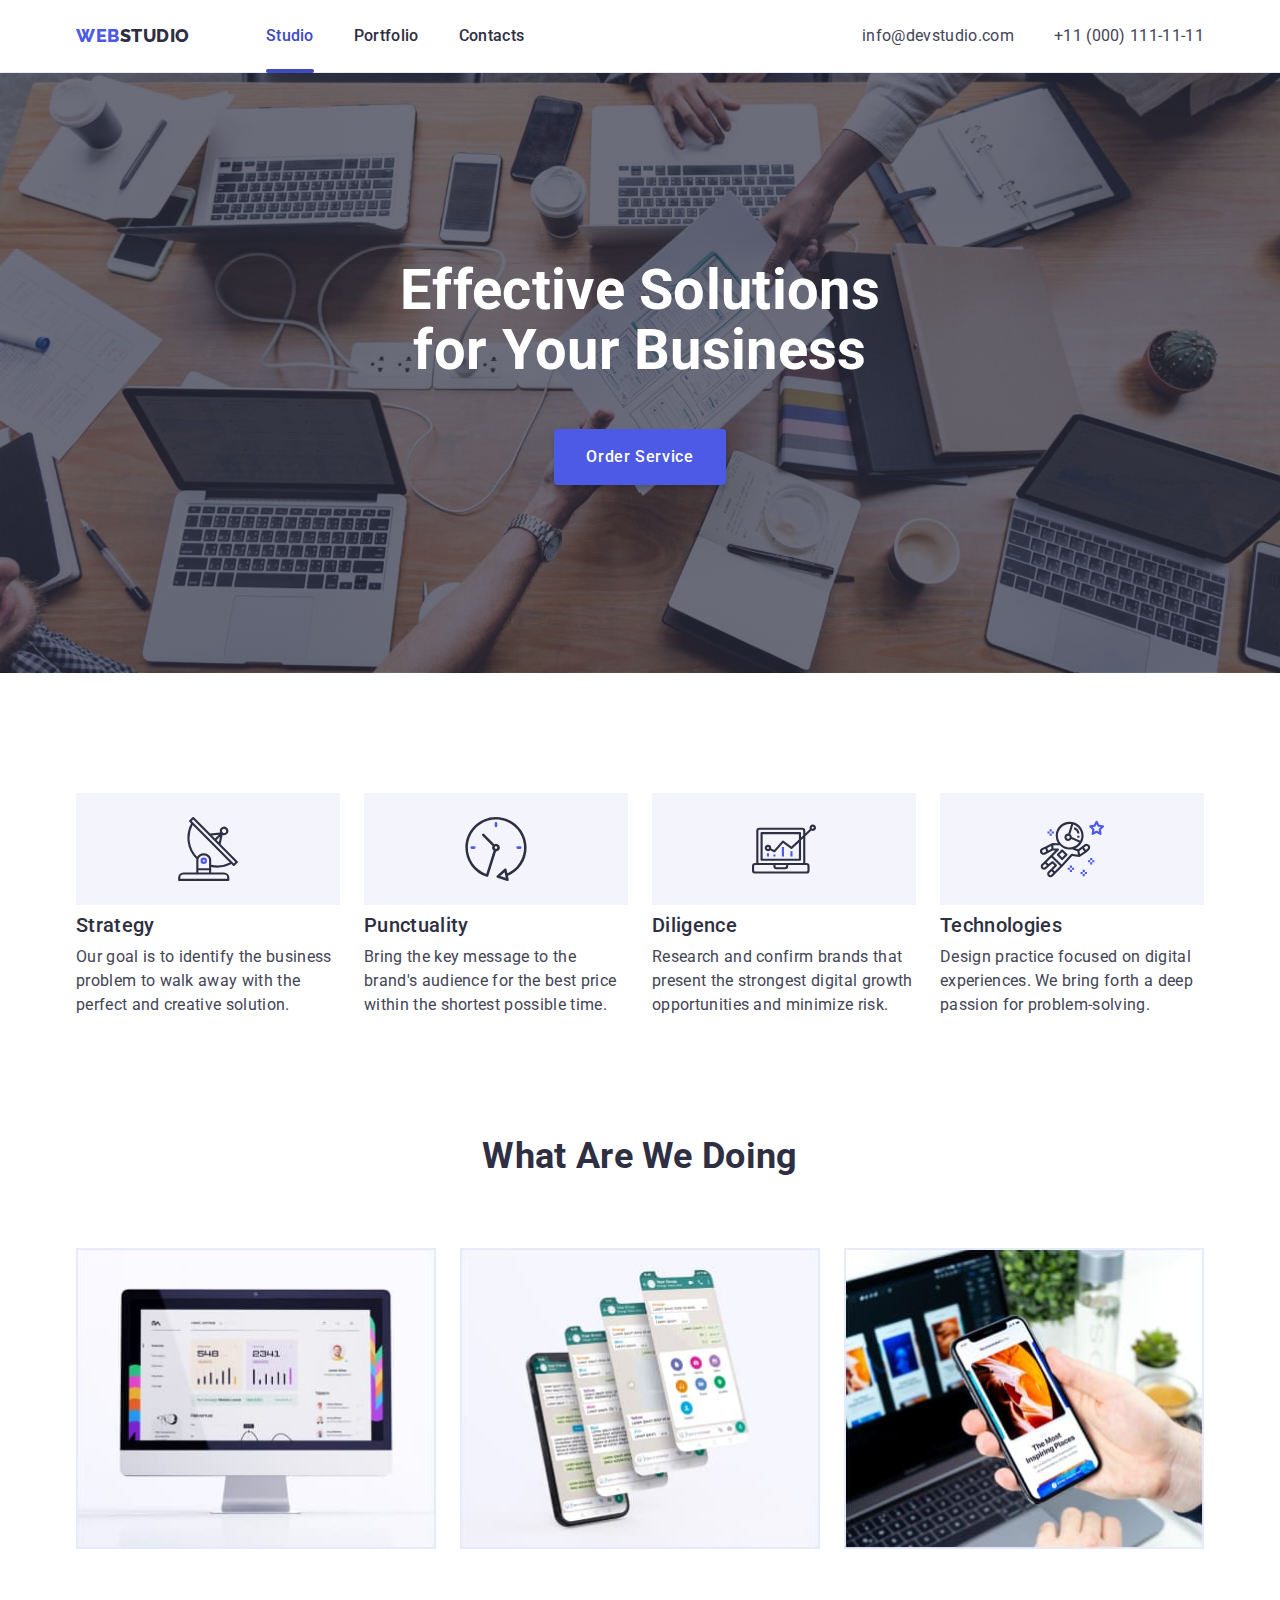
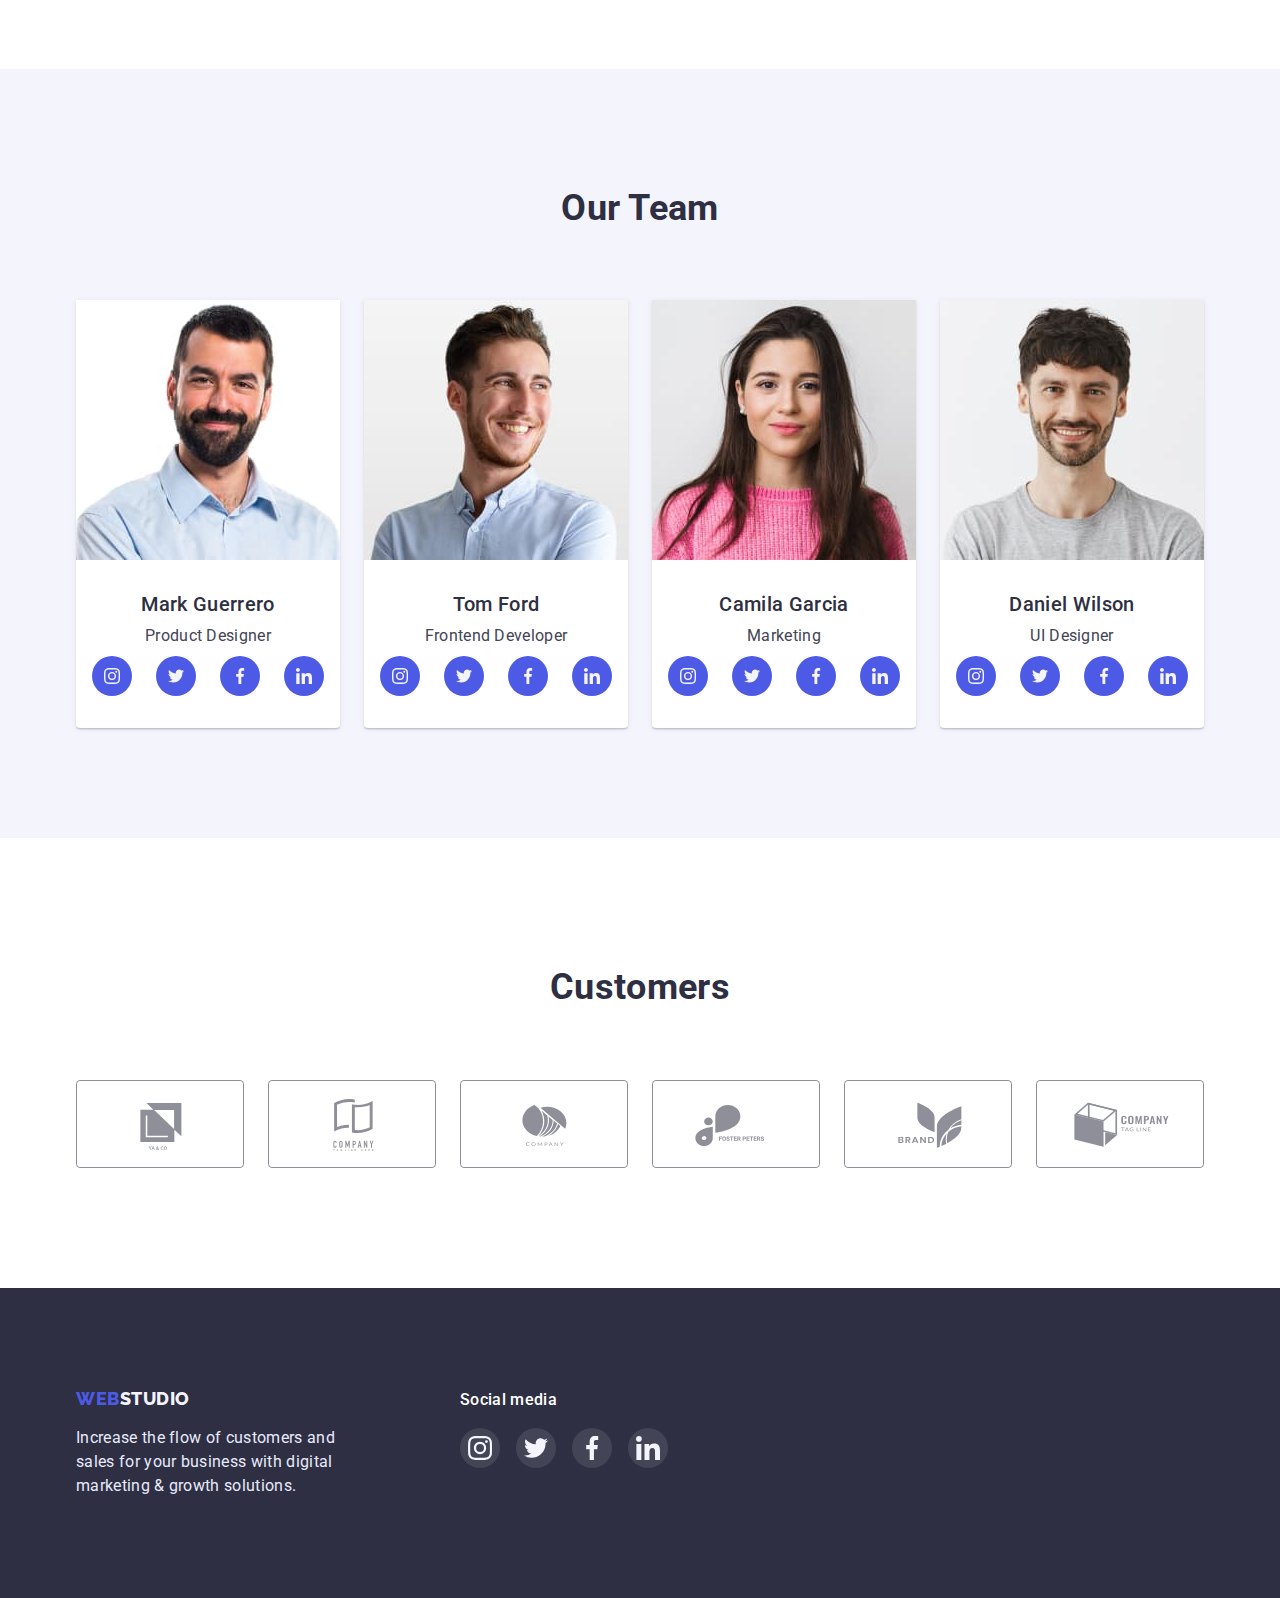
==== index.html @ 16bed309 "Initial commit" ====
<!DOCTYPE html>
<html lang="en">
  <head>
    <meta charset="UTF-8" />
    <meta http-equiv="X-UA-Compatible" content="IE=edge" />
    <meta name="viewport" content="width=device-width, initial-scale=1.0" />
    <title>WebStudio</title>
    <link rel="preconnect" href="https://fonts.googleapis.com" />
    <link rel="preconnect" href="https://fonts.gstatic.com" crossorigin />
    <link
      href="https://fonts.googleapis.com/css2?family=Raleway:wght@800&family=Roboto:wght@400;500;700;900&display=swap"
      rel="stylesheet"
    />
    <link
      rel="stylesheet"
      href="https://cdnjs.cloudflare.com/ajax/libs/modern-normalize/1.0.0/modern-normalize.min.css"
    />
    <link rel="stylesheet" href="./css/styles.css" />
  </head>
  <body>
    <header class="header">
      <div class="container header-container">
        <nav class="nav">
          <a href="./index.html" class="header-logo link">Web<span class="logo">Studio</span></a>
          <ul class="nav-list list">
            <li class="nav-item">
              <a href="./index.html" class="nav-link link current">Studio</a>
            </li>
            <li class="nav-item">
              <a href="./portfolio.html" class="nav-link link">Portfolio</a>
            </li>
            <li class="nav-item">
              <a href="#" class="nav-link link">Contacts</a>
            </li>
          </ul>
        </nav>
        <address class="contacts">
          <ul class="contacts-list list">
            <li class="contacts-item">
              <a href="mailto:info@devstudio.com" class="contacts-link link">info@devstudio.com</a>
            </li>
            <li class="contacts-item">
              <a href="tel:+110001111111" class="contacts-link link">+11 (000) 111-11-11</a>
            </li>
          </ul>
        </address>
      </div>
    </header>
    <main>
      <section class="section hero-section">
        <div class="container">
          <div class="hero-content">
            <h1 class="hero-title">Effective Solutions for Your Business</h1>
            <button type="button" class="button primary" data-modal-open>Order Service</button>
          </div>
        </div>
      </section>
      <section class="section features-section">
        <div class="container">
          <h2 class="section-title visually-hidden">Our Features</h2>
          <ul class="features-list list">
            <li class="features-item">
              <div class="features-wrapper">
                <svg class="features-icon" width="64" height="64">
                  <use href="./images/icons/icons.svg#icon-antenna"></use>
                </svg>
              </div>
              <h3 class="features-subtitle subtitle">Strategy</h3>
              <p class="features-text">
                Our goal is to identify the business problem to walk away with the perfect and
                creative solution.
              </p>
            </li>
            <li class="features-item">
              <div class="features-wrapper">
                <svg class="features-icon" width="64" height="64">
                  <use href="./images/icons/icons.svg#icon-clock"></use>
                </svg>
              </div>
              <h3 class="features-subtitle subtitle">Punctuality</h3>
              <p class="features-text">
                Bring the key message to the brand's audience for the best price within the shortest
                possible time.
              </p>
            </li>
            <li class="features-item">
              <div class="features-wrapper">
                <svg class="features-icon" width="64" height="64">
                  <use href="./images/icons/icons.svg#icon-diagram"></use>
                </svg>
              </div>
              <h3 class="features-subtitle subtitle">Diligence</h3>
              <p class="features-text">
                Research and confirm brands that present the strongest digital growth opportunities
                and minimize risk.
              </p>
            </li>
            <li class="features-item">
              <div class="features-wrapper">
                <svg class="features-icon" width="64" height="64">
                  <use href="./images/icons/icons.svg#icon-astronaut"></use>
                </svg>
              </div>
              <h3 class="features-subtitle subtitle">Technologies</h3>
              <p class="features-text">
                Design practice focused on digital experiences. We bring forth a deep passion for
                problem-solving.
              </p>
            </li>
          </ul>
        </div>
      </section>
      <section class="section work-section">
        <div class="container">
          <h2 class="section-title">What are we doing</h2>
          <ul class="work-list list">
            <li class="work-item">
              <img
                src="./images/examples-of-work/monitor.jpg"
                alt="Web application on pc monitor"
                width="360"
                height="300"
              />
            </li>
            <li class="work-item">
              <img
                src="./images/examples-of-work/phone.jpg"
                alt="Phone screen"
                width="360"
                height="300"
              />
            </li>
            <li class="work-item">
              <img
                src="./images/examples-of-work/phone-and-laptop.jpg"
                alt="A man works at a laptop and a phone"
                width="360"
                height="300"
              />
            </li>
          </ul>
        </div>
      </section>
      <section class="section team-section">
        <div class="container">
          <h2 class="section-title">Our Team</h2>
          <ul class="team-list list">
            <li class="team-item">
              <img
                src="./images/team/mark-guerrero.jpg"
                alt="Mark Guerrero"
                width="264"
                height="260"
              />
              <div class="team-content">
                <h3 class="team-subtitle subtitle">Mark Guerrero</h3>
                <p class="team-text">Product Designer</p>
                <ul class="team-socials-list list">
                  <li class="team-socials-item">
                    <a href="" class="team-socials-link link">
                      <svg class="team-socials-icon" width="16" height="16">
                        <use href="./images/icons/icons.svg#icon-instagram"></use>
                      </svg>
                    </a>
                  </li>
                  <li class="team-socials-item">
                    <a href="" class="team-socials-link link">
                      <svg class="team-socials-icon" width="16" height="16">
                        <use href="./images/icons/icons.svg#icon-twitter"></use>
                      </svg>
                    </a>
                  </li>
                  <li class="team-socials-item">
                    <a href="" class="team-socials-link link">
                      <svg class="team-socials-icon" width="16" height="16">
                        <use href="./images/icons/icons.svg#icon-facebook"></use>
                      </svg>
                    </a>
                  </li>
                  <li class="team-socials-item">
                    <a href="" class="team-socials-link link">
                      <svg class="team-socials-icon" width="16" height="16">
                        <use href="./images/icons/icons.svg#icon-linkedin"></use>
                      </svg>
                    </a>
                  </li>
                </ul>
              </div>
            </li>
            <li class="team-item">
              <img src="./images/team/tom-ford.jpg" alt="Tom Ford" width="264" height="260" />
              <div class="team-content">
                <h3 class="team-subtitle subtitle">Tom Ford</h3>
                <p class="team-text">Frontend Developer</p>
                <ul class="team-socials-list list">
                  <li class="team-socials-item">
                    <a href="" class="team-socials-link link">
                      <svg class="team-socials-icon" width="16" height="16">
                        <use href="./images/icons/icons.svg#icon-instagram"></use>
                      </svg>
                    </a>
                  </li>
                  <li class="team-socials-item">
                    <a href="" class="team-socials-link link">
                      <svg class="team-socials-icon" width="16" height="16">
                        <use href="./images/icons/icons.svg#icon-twitter"></use>
                      </svg>
                    </a>
                  </li>
                  <li class="team-socials-item">
                    <a href="" class="team-socials-link link">
                      <svg class="team-socials-icon" width="16" height="16">
                        <use href="./images/icons/icons.svg#icon-facebook"></use>
                      </svg>
                    </a>
                  </li>
                  <li class="team-socials-item">
                    <a href="" class="team-socials-link link">
                      <svg class="team-socials-icon" width="16" height="16">
                        <use href="./images/icons/icons.svg#icon-linkedin"></use>
                      </svg>
                    </a>
                  </li>
                </ul>
              </div>
            </li>
            <li class="team-item">
              <img
                src="./images/team/camila-garcia.jpg"
                alt="Camila Garcia"
                width="264"
                height="260"
              />
              <div class="team-content">
                <h3 class="team-subtitle subtitle">Camila Garcia</h3>
                <p class="team-text">Marketing</p>
                <ul class="team-socials-list list">
                  <li class="team-socials-item">
                    <a href="" class="team-socials-link link">
                      <svg class="team-socials-icon" width="16" height="16">
                        <use href="./images/icons/icons.svg#icon-instagram"></use>
                      </svg>
                    </a>
                  </li>
                  <li class="team-socials-item">
                    <a href="" class="team-socials-link link">
                      <svg class="team-socials-icon" width="16" height="16">
                        <use href="./images/icons/icons.svg#icon-twitter"></use>
                      </svg>
                    </a>
                  </li>
                  <li class="team-socials-item">
                    <a href="" class="team-socials-link link">
                      <svg class="team-socials-icon" width="16" height="16">
                        <use href="./images/icons/icons.svg#icon-facebook"></use>
                      </svg>
                    </a>
                  </li>
                  <li class="team-socials-item">
                    <a href="" class="team-socials-link link">
                      <svg class="team-socials-icon" width="16" height="16">
                        <use href="./images/icons/icons.svg#icon-linkedin"></use>
                      </svg>
                    </a>
                  </li>
                </ul>
              </div>
            </li>
            <li class="team-item">
              <img
                src="./images/team/daniel-wilson.jpg"
                alt="Daniel Wilson"
                width="264"
                height="260"
              />
              <div class="team-content">
                <h3 class="team-subtitle subtitle">Daniel Wilson</h3>
                <p class="team-text">UI Designer</p>
                <ul class="team-socials-list list">
                  <li class="team-socials-item">
                    <a href="" class="team-socials-link link">
                      <svg class="team-socials-icon" width="16" height="16">
                        <use href="./images/icons/icons.svg#icon-instagram"></use>
                      </svg>
                    </a>
                  </li>
                  <li class="team-socials-item">
                    <a href="" class="team-socials-link link">
                      <svg class="team-socials-icon" width="16" height="16">
                        <use href="./images/icons/icons.svg#icon-twitter"></use>
                      </svg>
                    </a>
                  </li>
                  <li class="team-socials-item">
                    <a href="" class="team-socials-link link">
                      <svg class="team-socials-icon" width="16" height="16">
                        <use href="./images/icons/icons.svg#icon-facebook"></use>
                      </svg>
                    </a>
                  </li>
                  <li class="team-socials-item">
                    <a href="" class="team-socials-link link">
                      <svg class="team-socials-icon" width="16" height="16">
                        <use href="./images/icons/icons.svg#icon-linkedin"></use>
                      </svg>
                    </a>
                  </li>
                </ul>
              </div>
            </li>
          </ul>
        </div>
      </section>
      <section class="section customers-section">
        <div class="container">
          <h2 class="section-title">Customers</h2>
          <ul class="customers-list list">
            <li class="customers-item">
              <a href="" class="customers-link link">
                <svg class="customers-icon" width="104" height="56">
                  <use href="./images/icons/icons.svg#icon-customes-1"></use>
                </svg>
              </a>
            </li>
            <li class="customers-item">
              <a href="" class="customers-link link">
                <svg class="customers-icon" width="104" height="56">
                  <use href="./images/icons/icons.svg#icon-customes-2"></use>
                </svg>
              </a>
            </li>
            <li class="customers-item">
              <a href="" class="customers-link link">
                <svg class="customers-icon" width="104" height="56">
                  <use href="./images/icons/icons.svg#icon-customes-3"></use>
                </svg>
              </a>
            </li>
            <li class="customers-item">
              <a href="" class="customers-link link">
                <svg class="customers-icon" width="104" height="56">
                  <use href="./images/icons/icons.svg#icon-customes-4"></use>
                </svg>
              </a>
            </li>
            <li class="customers-item">
              <a href="" class="customers-link link">
                <svg class="customers-icon" width="104" height="56">
                  <use href="./images/icons/icons.svg#icon-customes-5"></use>
                </svg>
              </a>
            </li>
            <li class="customers-item">
              <a href="" class="customers-link link">
                <svg class="customers-icon" width="104" height="56">
                  <use href="./images/icons/icons.svg#icon-customes-6"></use>
                </svg>
              </a>
            </li>
          </ul>
        </div>
      </section>
    </main>
    <footer class="footer">
      <div class="footer-container container">
        <div class="footer-desc">
          <a href="./index.html" class="footer-logo link">Web<span class="logo">Studio</span></a>
          <p class="footer-text">
            Increase the flow of customers and sales for your business with digital marketing &#38;
            growth solutions.
          </p>
        </div>
        <div class="footer-socials">
          <h2 class="socials-title">Social media</h2>
          <ul class="footer-socials-list list">
            <li class="footer-socials-item">
              <a href="" class="footer-socials-link link">
                <svg class="footer-socials-icon" width="24" height="24">
                  <use href="./images/icons/icons.svg#icon-instagram"></use>
                </svg>
              </a>
            </li>
            <li class="footer-socials-item">
              <a href="" class="footer-socials-link link">
                <svg class="footer-socials-icon" width="24" height="24">
                  <use href="./images/icons/icons.svg#icon-twitter"></use>
                </svg>
              </a>
            </li>
            <li class="footer-socials-item">
              <a href="" class="footer-socials-link link">
                <svg class="footer-socials-icon" width="24" height="24">
                  <use href="./images/icons/icons.svg#icon-facebook"></use>
                </svg>
              </a>
            </li>
            <li class="footer-socials-item">
              <a href="" class="footer-socials-link link">
                <svg class="footer-socials-icon" width="24" height="24">
                  <use href="./images/icons/icons.svg#icon-linkedin"></use>
                </svg>
              </a>
            </li>
          </ul>
        </div>
      </div>
    </footer>
    <div class="backdrop is-hidden" data-modal>
      <div class="modal">
        <button class="modal-btn" type="button" data-modal-close>
          <svg class="btn-icon" width="8" height="8">
            <use href="./images/icons/icons.svg#icon-close"></use>
          </svg>
        </button>
      </div>
    </div>
    <script src="./js/modal.js"></script>
  </body>
</html>
---- css/styles.css ----
:root {
  /* Fonts */
  --primary-font: Roboto, sans-serif;
  --secondary-font: Raleway, sans-serif;
  /* Text colors */
  --primary-text-cl: #434455;
  --secondary-text-cl: #2e2f42;
  --accent-text-cl: #4d5ae5;
  --ocean-text-cl: #404bbf;
  --white-text-cl: #ffffff;
  --cloud-text-cl: #f4f4fd;
  --cornflower-text-cl: #e7e9fc;
  /* Background color */
  --iris-bg-cl: #4d5ae5;
  --ocean-bg-cl: #404bbf;
  --navy-blue-bg-cl: #2e2f42;
  --cloud-bg-cl: #f4f4fd;
  --white-bg-cl: #ffffff;
  --cornflower-bg-cl: #e7e9fc;
  --grey-bg-cl-10: rgba(255, 255, 255, 0.1);
  --light-green-bg-cl: #31d0aa;
  --grey-bg-cl: #8e8f99;
  --backdrop-bg-cl-40: rgba(46, 47, 66, 0.4);
  --modal-bg: #fcfcfc;
  /* Other */
  --primary-border-cl: #e7e9fc;
  --secondary-border-cl: #f4f4fd;
  --trns-fast: 250ms cubic-bezier(0.4, 0, 0.2, 1);
}
/* --------------------------------------- */
h1,
h2,
h3,
h4,
h5,
h6,
p {
  margin: 0;
}
ul,
ol {
  margin: 0;
  padding: 0;
}
img {
  display: block;
  max-width: 100%;
  height: auto;
}

body {
  color: var(--primary-text-cl);
  font-family: var(--primary-font);
  line-height: 1.5;
  letter-spacing: 0.02em;
}

.list {
  list-style: none;
}
.link {
  text-decoration: none;
}
.container {
  width: 1158px;
  margin: 0 auto;
  padding: 0px 15px;
}
/* ----HEADER---- */
.header {
  border-bottom: 1px solid var(--primary-border-cl);
  box-shadow: 0px 2px 1px rgba(46, 47, 66, 0.08), 0px 1px 1px rgba(46, 47, 66, 0.16),
    0px 1px 6px rgba(46, 47, 66, 0.08);
}
.header-container {
  display: flex;
  align-items: center;
  justify-content: space-between;
}

.header-logo {
  margin-right: 76px;
  font-family: var(--secondary-font);
  font-style: normal;
  font-weight: 800;
  font-size: 18px;
  color: var(--accent-text-cl);
  line-height: 1.3;
  letter-spacing: 0.03em;
  text-transform: uppercase;
}
.header-logo .logo {
  color: var(--secondary-text-cl);
}
.nav {
  display: flex;
  align-items: center;
}
.nav-list {
  display: flex;
}
.nav-item:not(:last-child) {
  margin-right: 40px;
}
.nav-link {
  position: relative;
  display: block;
  padding-top: 24px;
  padding-bottom: 24px;
  color: var(--secondary-text-cl);
  font-weight: 500;
  transition: color var(--trns-fast);
}
.nav-list .link.current {
  color: var(--ocean-text-cl);
}
.current::after {
  position: absolute;
  bottom: -1px;
  left: 0;
  content: '';
  display: block;
  width: 100%;
  height: 4px;
  background-color: var(--ocean-bg-cl);
  border-radius: 2px;
}
.contacts-list {
  display: flex;
}
.contacts-item:first-child {
  margin-right: 40px;
}
.contacts-link {
  display: block;
  padding-top: 24px;
  padding-bottom: 24px;
  font-style: normal;
  color: currentColor;
  transition: color var(--trns-fast);
}
.nav-link:hover,
.nav-link:focus,
.contacts-link:hover,
.contacts-link:focus {
  color: var(--ocean-text-cl);
}

/* ----MAIN---- */
.section {
  padding-top: 120px;
  padding-bottom: 120px;
}
/* HERO */
.hero-section {
  padding-top: 188px;
  padding-bottom: 188px;
  max-width: 1440px;
  margin: 0 auto;
  background-color: var(--navy-blue-bg-cl);
  background-image: linear-gradient(rgba(46, 47, 66, 0.7), rgba(46, 47, 66, 0.7)),
    url(../images/hero/hero-overlay.jpg);
  background-repeat: no-repeat;
  background-position: center;
}

.hero-content {
  margin: 0 auto;
  width: 494px;
  text-align: center;
}
.hero-title {
  margin-bottom: 48px;
  font-size: 56px;
  line-height: 1.07;
  color: var(--white-text-cl);
}
/* BUTTON */
.button {
  font-size: inherit;
  font-weight: 500;
  line-height: 1.5;
  letter-spacing: 0.04em;
  border: none;
  border-radius: 4px;
  cursor: pointer;
}
.button.primary {
  padding: 16px 32px;
  background-color: var(--iris-bg-cl);
  color: var(--white-text-cl);
  box-shadow: 0px 4px 4px rgba(0, 0, 0, 0.15);
  transition: background-color var(--trns-fast);
}
.button.primary:hover,
.button.primary:focus {
  background-color: var(--ocean-bg-cl);
}
.button.secondary {
  padding: 12px 24px;
  background-color: var(--cloud-bg-cl);
  color: var(--accent-text-cl);
  border: 1px solid var(--primary-border-cl);
  transition: background-color var(--trns-fast), color var(--trns-fast), box-shadow var(--trns-fast),
    border-color var(--trns-fast);
}
.button.secondary:hover,
.button.secondary:focus {
  background-color: var(--ocean-bg-cl);
  border-color: transparent;
  box-shadow: 0px 3px 1px rgba(0, 0, 0, 0.1), 0px 2px 1px rgba(0, 0, 0, 0.08),
    0px 2px 2px rgba(0, 0, 0, 0.12);
  color: var(--white-text-cl);
}

/* FEATURES */
.visually-hidden {
  position: absolute;
  width: 1px;
  height: 1px;
  margin: -1px;
  border: 0;
  padding: 0;
  white-space: nowrap;
  clip-path: inset(100%);
  clip: rect(0 0 0 0);
  overflow: hidden;
}
.features-wrapper {
  margin-bottom: 8px;
  width: 264px;
  height: 112px;
  display: flex;
  align-items: center;
  justify-content: center;
  background-color: var(--cloud-bg-cl);
}
.features-subtitle,
.team-subtitle,
.gallery-subtitle {
  font-weight: 500;
  font-size: 20px;
  color: var(--secondary-text-cl);
  line-height: 1.2;
}
.features-list {
  display: flex;
  gap: 24px;
}
.features-item {
  width: 264px;
}
/* WORK */
.work-section {
  padding-top: 0;
}
.section-title {
  margin-bottom: 72px;
  font-size: 36px;
  color: var(--secondary-text-cl);
  line-height: 1.1;
  text-transform: capitalize;
  text-align: center;
}
.work-list {
  display: flex;
  gap: 24px;
}
.work-item {
  border: 1px solid var(--primary-border-cl);
}
/* TEAM */
.team-section {
  padding-bottom: 110px;
  background-color: var(--cloud-bg-cl);
}
.team-list {
  display: flex;
  gap: 24px;
}
.team-item {
  display: flex;
  flex-direction: column;
  align-items: center;
  border-radius: 0px 0px 4px 4px;
  background-color: var(--white-bg-cl);
  box-shadow: 0px 1px 6px rgba(46, 47, 66, 0.08), 0px 1px 1px rgba(46, 47, 66, 0.16),
    0px 2px 1px rgba(46, 47, 66, 0.08);
}
.team-content {
  width: 232px;
  padding: 32px 16px;
  text-align: center;
}
.team-text {
  margin-bottom: 8px;
}
.team-socials-list {
  display: flex;
  align-items: center;
  justify-content: center;
  gap: 24px;
}
.team-socials-link {
  display: flex;
  align-items: center;
  justify-content: center;
  width: 40px;
  height: 40px;
  background-color: var(--iris-bg-cl);
  border-radius: 50%;
  transition: background-color var(--trns-fast);
}
.team-socials-icon {
  fill: var(--cloud-bg-cl);
}
.team-socials-link:hover,
.team-socials-link:focus {
  background-color: var(--ocean-bg-cl);
}
/* CUSTOMERS */
.customers-section {
  padding-top: 130px;
}
.customers-list {
  display: flex;
  align-items: center;
  justify-content: center;
  gap: 24px;
}
.customers-link {
  display: flex;
  align-items: center;
  justify-content: center;
  width: 168px;
  height: 88px;
  border: 1px solid var(--grey-bg-cl);
  border-radius: 4px;
  transition: border-color var(--trns-fast);
}
.customers-icon {
  fill: var(--grey-bg-cl);
  transition: fill var(--trns-fast);
}
.customers-link:hover,
.customers-link:focus {
  border-color: var(--ocean-bg-cl);
}
.customers-link:hover .customers-icon,
.customers-link:focus .customers-icon {
  fill: var(--ocean-bg-cl);
}

/* ----GALLERY---- */
.section.gallery-section {
  padding-top: 96px;
}
/* FILTER-BTN */
.filter-list {
  display: flex;
  justify-content: center;
  margin-bottom: 72px;
}
.filter-item:not(:last-child) {
  margin-right: 24px;
}
/* GALLERY CONTENT */
.gallery-list {
  display: flex;
  flex-wrap: wrap;
  column-gap: 24px;
  row-gap: 48px;
}
.gallery-item {
  /* width: 360px; */
  flex-basis: calc((100% - 48) / 3);
  box-shadow: 0px 1px 6px rgba(46, 47, 66, 0.08);
}
.gallery-thumb {
  position: relative;
  overflow: hidden;
}
.gallery-thumb-overlay {
  position: absolute;
  top: 0;
  left: 0;
  width: 100%;
  height: 100%;
  background-color: var(--iris-bg-cl);
  transform: translateY(100%);
  opacity: 0;
  transition: transform var(--trns-fast), opacity var(--trns-fast);
}
.gallery-link:hover .gallery-thumb-overlay,
.gallery-link:focus .gallery-thumb-overlay {
  transform: translateY(0);
  opacity: 1;
}
.gallery-thumb-text {
  padding: 40px 32px 0px 32px;
  color: var(--cloud-text-cl);
}
.gallery-content {
  padding: 32px 54px 32px 16px;
  border: 1px solid var(--primary-border-cl);
  border-top: none;
  transition: border var(--trns-fast);
}
.subtitle {
  margin-bottom: 8px;
}
.gallery-link {
  display: block;
  color: currentColor;
  transition: box-shadow var(--trns-fast);
}
.gallery-link:hover,
.gallery-link:focus {
  box-shadow: 0px 1px 6px rgba(46, 47, 66, 0.08), 0px 1px 1px rgba(46, 47, 66, 0.16),
    0px 2px 1px rgba(46, 47, 66, 0.08);
}
.gallery-link:hover .gallery-content,
.gallery-link:focus .gallery-content {
  border: 1px solid var(--secondary-border-cl);
  border-top: none;
}
/* ----FOOTER---- */
.footer {
  padding: 100px 0px;
  background-color: var(--navy-blue-bg-cl);
}
.footer-container {
  display: flex;
  align-items: baseline;
}
.footer-logo {
  display: block;
  margin-bottom: 16px;
  font-family: var(--secondary-font);
  font-style: normal;
  font-weight: 800;
  font-size: 18px;
  color: var(--accent-text-cl);
  line-height: 1.16;
  letter-spacing: 0.03em;
  text-transform: uppercase;
}
.footer-logo .logo {
  color: var(--cloud-text-cl);
}
.footer-text {
  color: var(--cornflower-text-cl);
}
.footer-desc {
  margin-right: 120px;
  width: 264px;
}
.socials-title {
  margin-bottom: 16px;
  font-size: 16px;
  font-weight: 500;
  color: var(--white-text-cl);
}
.footer-socials-list {
  display: flex;
  align-items: center;
  justify-content: center;
  gap: 16px;
}
.footer-socials-link {
  display: flex;
  align-items: center;
  justify-content: center;
  width: 40px;
  height: 40px;
  background-color: var(--grey-bg-cl-10);
  border-radius: 50%;
  transition: background-color var(--trns-fast);
}
.footer-socials-icon {
  fill: var(--cloud-bg-cl);
}
.footer-socials-link:hover,
.footer-socials-link:focus {
  background-color: var(--light-green-bg-cl);
}
/* ----MODAL WINDOW---- */
.backdrop {
  position: fixed;
  top: 0;
  left: 0;
  width: 100%;
  height: 100%;
  background-color: var(--backdrop-bg-cl-40);
  transition: opacity var(--trns-fast), visibility var(--trns-fast);
}
.backdrop.is-hidden {
  opacity: 0;
  visibility: hidden;
  pointer-events: none;
}
.backdrop.is-hidden .modal {
  transform: translate(-50%, -50%) scale(1.2);
}
.modal {
  position: absolute;
  top: 50%;
  left: 50%;
  transform: translate(-50%, -50%) scale(1);
  width: 408px;
  min-height: 576px;
  background-color: var(--modal-bg);
  box-shadow: 0px 1px 1px rgba(0, 0, 0, 0.14), 0px 1px 3px rgba(0, 0, 0, 0.12),
    0px 2px 1px rgba(0, 0, 0, 0.2);
  border-radius: 4px;
  transition: transform var(--trns-fast);
}
.modal-btn {
  position: absolute;
  top: 24px;
  right: 24px;
  display: flex;
  align-items: center;
  justify-content: center;
  width: 24px;
  height: 24px;
  padding: 0;
  background-color: var(--cornflower-bg-cl);
  border: 1px solid rgba(0, 0, 0, 0.1);
  border-radius: 50%;
  cursor: pointer;
  transition: background-color var(--trns-fast), border-color var(--trns-fast);
}
.modal-btn:hover,
.modal-btn:focus {
  background-color: var(--ocean-bg-cl);
  border-color: transparent;
}
.btn-icon {
  transition: fill var(--trns-fast);
}
.modal-btn:hover .btn-icon,
.modal-btn:focus .btn-icon {
  fill: var(--white-bg-cl);
}
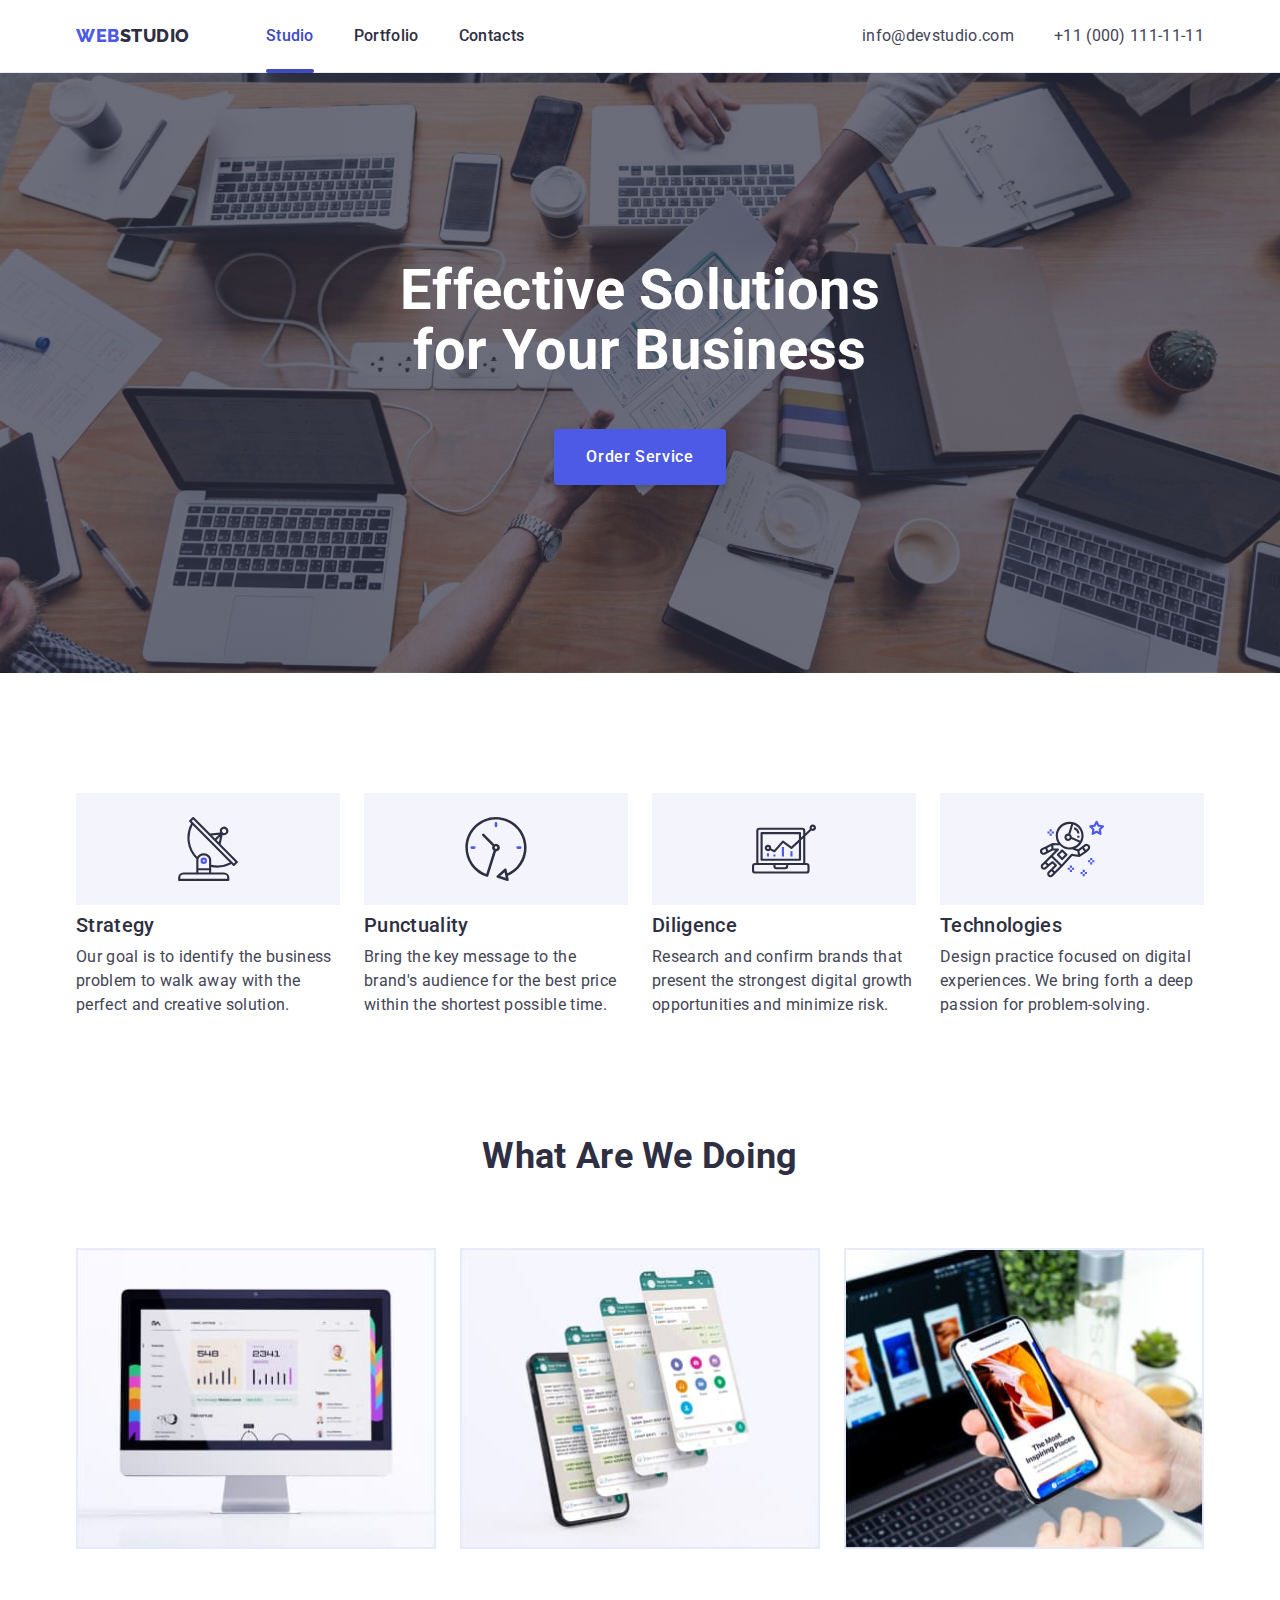
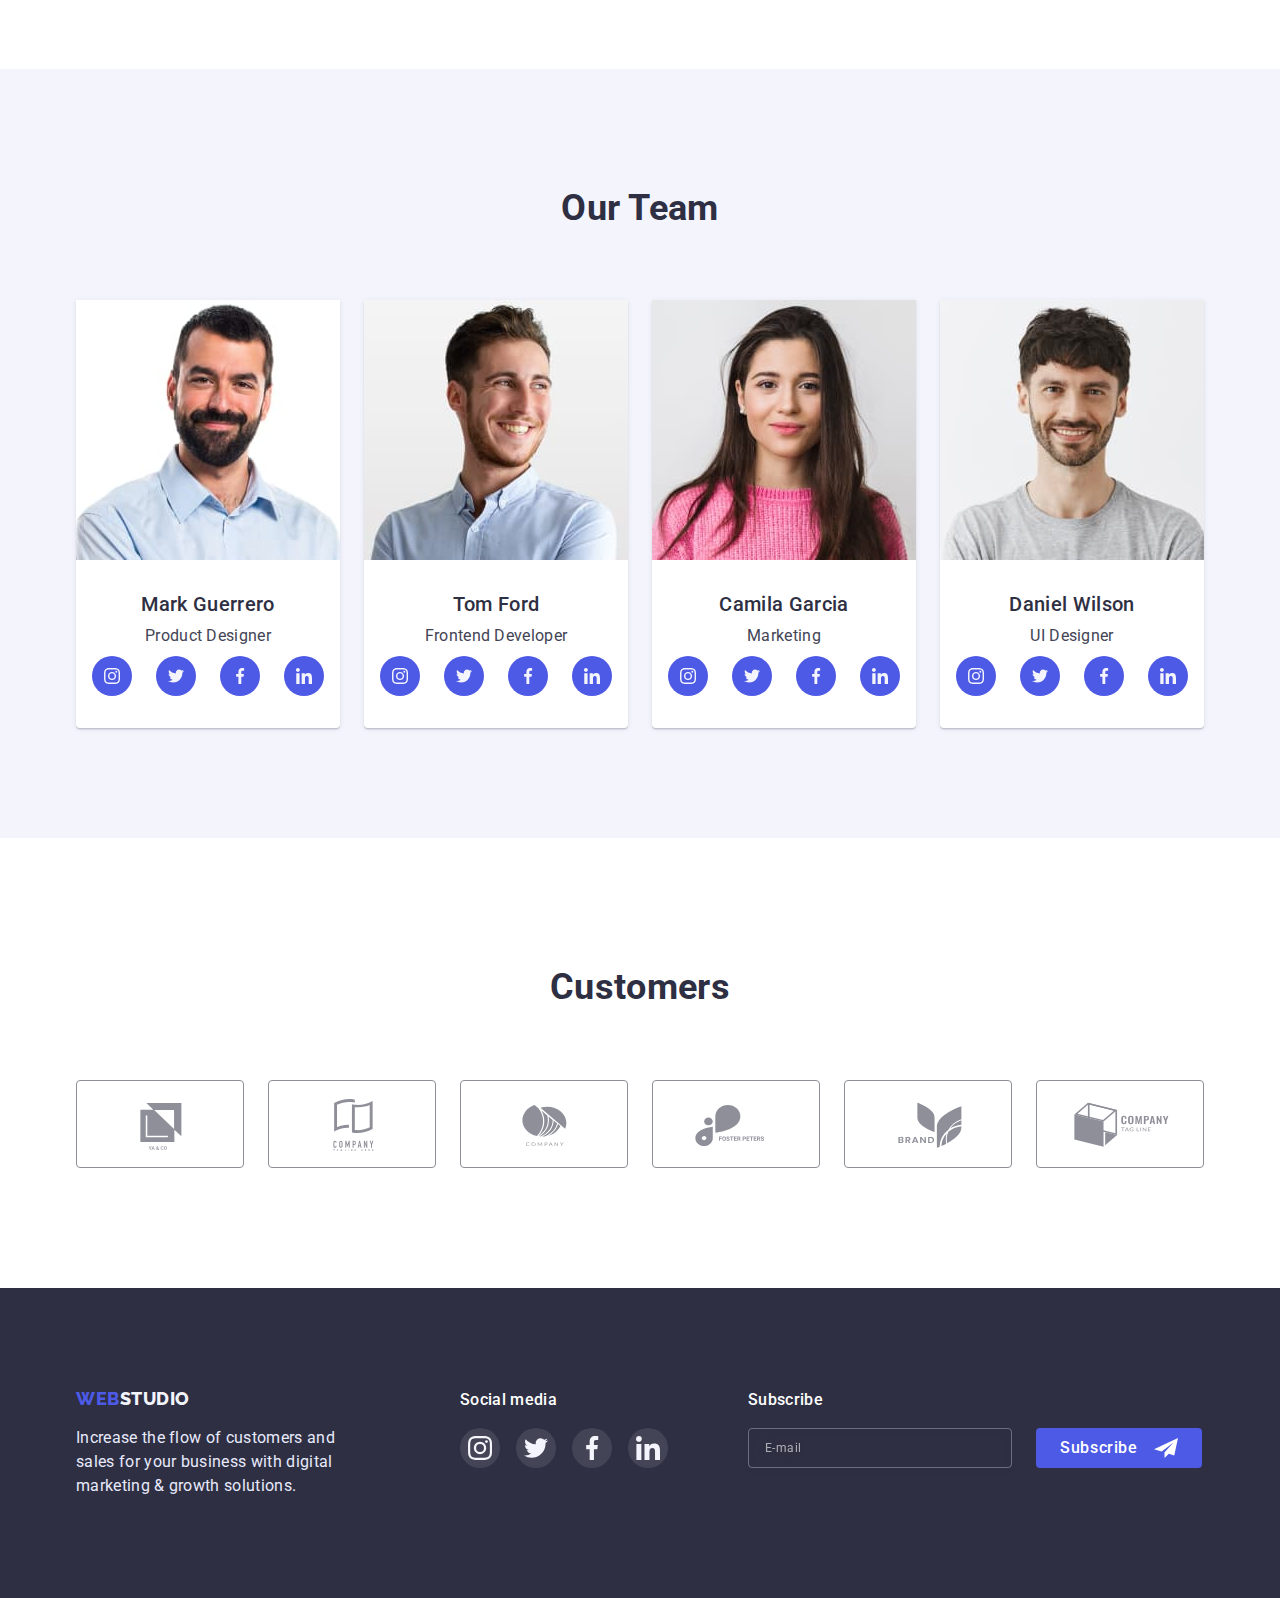
==== commit 81793e2e: "Update index.html" ====
--- a/index.html
+++ b/index.html
@@ -403,6 +403,24 @@
             </li>
           </ul>
         </div>
+        <div class="footer-form">
+          <p class="form-title">Subscribe</p>
+          <form class="form-subscribe" name="form_subscribe">
+            <input
+              class="form-subscribe-input"
+              type="email"
+              name="user_email"
+              placeholder="E-mail"
+              required
+            />
+            <button class="button form-subscribe-button" type="submit">
+              Subscribe
+              <svg class="form-subscribe-icon" width="24" height="24">
+                <use href="./images/icons/icons.svg#icon-subscrb"></use>
+              </svg>
+            </button>
+          </form>
+        </div>
       </div>
     </footer>
     <div class="backdrop is-hidden" data-modal>
@@ -412,6 +430,52 @@
             <use href="./images/icons/icons.svg#icon-close"></use>
           </svg>
         </button>
+        <strong class="modal-title">Leave your contacts and we will call you back</strong>
+        <form class="modal-form" name="modal_form">
+          <label class="modal-form-label" for="user_name">Name</label>
+          <div class="modal-form-group">
+            <input class="modal-form-field" type="text" name="user_name" id="user_name" required />
+            <svg class="modal-form-icon" width="18" height="18">
+              <use href="./images/icons/icons.svg#icon-person"></use>
+            </svg>
+          </div>
+
+          <label class="modal-form-label" for="user_tel">Phone</label>
+          <div class="modal-form-group">
+            <input class="modal-form-field" type="tel" name="user_tel" id="user_tel" required />
+            <svg class="modal-form-icon" width="18" height="24">
+              <use href="./images/icons/icons.svg#icon-phone"></use>
+            </svg>
+          </div>
+
+          <label class="modal-form-label" for="user_mail">Email</label>
+          <div class="modal-form-group">
+            <input class="modal-form-field" type="email" name="user_mail" id="user_mail" required />
+            <svg class="modal-form-icon" width="18" height="24">
+              <use href="./images/icons/icons.svg#icon-email"></use>
+            </svg>
+          </div>
+          <label class="modal-form-label" for="user_comment">Comment</label>
+          <textarea
+            class="modal-form-comment"
+            name="user_comment"
+            id="user_comment"
+            placeholder="Text input"
+          ></textarea>
+          <label class="modal-form-agreement">
+            <input class="modal-form-checkbox" type="checkbox" name="user_agreement" required />
+            <span class="custom-icon-check">
+              <svg class="custom-checkbox" width="10" height="8">
+                <use class="custom-checkbox-check" href="./images/icons/icons.svg#icon-check"></use>
+              </svg>
+            </span>
+            <span class="modal-form-desc">
+              I accept the terms and conditions of the
+              <a href="" class="modal-form-link" target="_blank">Privacy Policy</a>
+            </span>
+          </label>
+          <button class="button primary modal-form-button" type="submit">Send</button>
+        </form>
       </div>
     </div>
     <script src="./js/modal.js"></script>
--- a/css/styles.css
+++ b/css/styles.css
@@ -10,6 +10,10 @@
   --white-text-cl: #ffffff;
   --cloud-text-cl: #f4f4fd;
   --cornflower-text-cl: #e7e9fc;
+  --grey-text-cl-60: rgba(255, 255, 255, 0.6);
+  --light-slate-text-cl: #8e8f99;
+  --grey-text-cl-50: rgba(117, 117, 117, 0.5);
+  --grey-text-cl: #757575;
   /* Background color */
   --iris-bg-cl: #4d5ae5;
   --ocean-bg-cl: #404bbf;
@@ -25,6 +29,7 @@
   /* Other */
   --primary-border-cl: #e7e9fc;
   --secondary-border-cl: #f4f4fd;
+  --grey-border-cl-30: rgba(255, 255, 255, 0.3);
   --trns-fast: 250ms cubic-bezier(0.4, 0, 0.2, 1);
 }
 /* --------------------------------------- */
@@ -455,6 +460,10 @@
   margin-right: 120px;
   width: 264px;
 }
+/* FOOTER SOCIALS */
+.footer-socials {
+  margin-right: 80px;
+}
 .socials-title {
   margin-bottom: 16px;
   font-size: 16px;
@@ -483,6 +492,62 @@
 .footer-socials-link:hover,
 .footer-socials-link:focus {
   background-color: var(--light-green-bg-cl);
+}
+/* FOOTER FORM */
+.form-title {
+  margin-bottom: 16px;
+  font-weight: 500;
+  color: var(--white-text-cl);
+}
+.form-subscribe {
+  display: flex;
+  align-items: center;
+  gap: 24px;
+}
+.form-subscribe-input {
+  width: 264px;
+  height: 40px;
+
+  padding-right: 16px;
+  padding-left: 16px;
+
+  font-size: 12px;
+  line-height: 2;
+  letter-spacing: 0.04em;
+  color: var(--white-text-cl);
+
+  background-color: transparent;
+  border: 1px solid var(--grey-border-cl-30);
+  filter: drop-shadow(0px 4px 4px rgba(0, 0, 0, 0.15));
+  border-radius: 4px;
+  outline: none;
+  transition: border-color var(--trns-fast);
+}
+.form-subscribe-input:focus,
+.form-subscribe-input:focus-visible {
+  border-color: var(--iris-bg-cl);
+}
+.form-subscribe-input::placeholder {
+  color: var(--grey-text-cl-60);
+}
+
+.form-subscribe-button {
+  display: flex;
+  align-items: center;
+  gap: 16px;
+  padding: 8px 24px;
+
+  background-color: var(--iris-bg-cl);
+  color: var(--white-text-cl);
+
+  transition: background-color var(--trns-fast);
+}
+.form-subscribe-button:hover,
+.form-subscribe-button:focus {
+  background-color: var(--ocean-bg-cl);
+}
+.form-subscribe-icon {
+  fill: var(--white-bg-cl);
 }
 /* ----MODAL WINDOW---- */
 .backdrop {
@@ -509,6 +574,8 @@
   transform: translate(-50%, -50%) scale(1);
   width: 408px;
   min-height: 576px;
+  padding: 72px 24px 24px 24px;
+
   background-color: var(--modal-bg);
   box-shadow: 0px 1px 1px rgba(0, 0, 0, 0.14), 0px 1px 3px rgba(0, 0, 0, 0.12),
     0px 2px 1px rgba(0, 0, 0, 0.2);
@@ -543,3 +610,132 @@
 .modal-btn:focus .btn-icon {
   fill: var(--white-bg-cl);
 }
+
+/* MODAL FORM */
+.modal-title {
+  display: block;
+  margin-bottom: 14px;
+  text-align: center;
+  font-weight: 500;
+  color: var(--secondary-text-cl);
+}
+
+.modal-form-label {
+  display: block;
+  margin-bottom: 4px;
+
+  font-weight: 400;
+  font-size: 12px;
+  line-height: 1.33;
+  letter-spacing: 0.04em;
+  color: var(--light-slate-text-cl);
+}
+.modal-form-group {
+  position: relative;
+  margin-bottom: 8px;
+}
+.modal-form-field {
+  display: block;
+  width: 100%;
+  height: 40px;
+  padding-left: 38px;
+  padding-right: 38px;
+
+  font-size: 12px;
+  line-height: 1.33;
+  letter-spacing: 0.04em;
+
+  border: 1px solid rgba(33, 33, 33, 0.2);
+  border-radius: 4px;
+
+  transition: border-color var(--trns-fast);
+  outline: none;
+}
+.modal-form-icon {
+  position: absolute;
+  top: 50%;
+  left: 16px;
+  transform: translateY(-50%);
+
+  pointer-events: none;
+  fill: var(--navy-blue-bg-cl);
+  transition: fill var(--trns-fast);
+}
+.modal-form-field:focus {
+  border-color: var(--iris-bg-cl);
+}
+.modal-form-field:focus + .modal-form-icon {
+  fill: var(--iris-bg-cl);
+}
+.modal-form-comment {
+  display: block;
+  width: 100%;
+  height: 120px;
+  margin-bottom: 16px;
+  padding: 8px 16px;
+  resize: none;
+
+  font-size: 12px;
+  line-height: 1.33;
+
+  letter-spacing: 0.04em;
+
+  border: 1px solid rgba(33, 33, 33, 0.2);
+  border-radius: 4px;
+  outline: none;
+
+  transition: border-color var(--trns-fast);
+}
+.modal-form-comment::placeholder {
+  color: var(--grey-text-cl-50);
+}
+.modal-form-comment:focus {
+  border-color: var(--iris-bg-cl);
+}
+.modal-form-agreement {
+  display: flex;
+  align-items: center;
+  margin-bottom: 24px;
+}
+.modal-form-checkbox {
+  appearance: none;
+}
+
+.custom-icon-check {
+  display: flex;
+  align-items: center;
+  justify-content: center;
+  margin-right: 8px;
+  width: 16px;
+  height: 16px;
+  border: 2px solid var(--navy-blue-bg-cl);
+  border-radius: 2px;
+  transition: background-color var(--trns-fast), border-color var(--trns-fast);
+}
+.modal-form-checkbox:checked + .custom-icon-check {
+  border-color: transparent;
+  background-color: var(--ocean-bg-cl);
+}
+.custom-checkbox-check {
+  fill: var(--cloud-bg-cl);
+  transition: opacity var(--trns-fast);
+  opacity: 0;
+}
+.modal-form-checkbox:checked + .custom-icon-check .custom-checkbox-check {
+  opacity: 1;
+}
+.modal-form-desc {
+  font-size: 12px;
+  line-height: 1.33;
+  letter-spacing: 0.04em;
+  color: var(--grey-text-cl);
+  user-select: none;
+}
+.modal-form-link {
+  color: var(--accent-text-cl);
+}
+.modal-form-button {
+  display: block;
+  margin: 0 auto;
+  min-width: 169px;
+}
